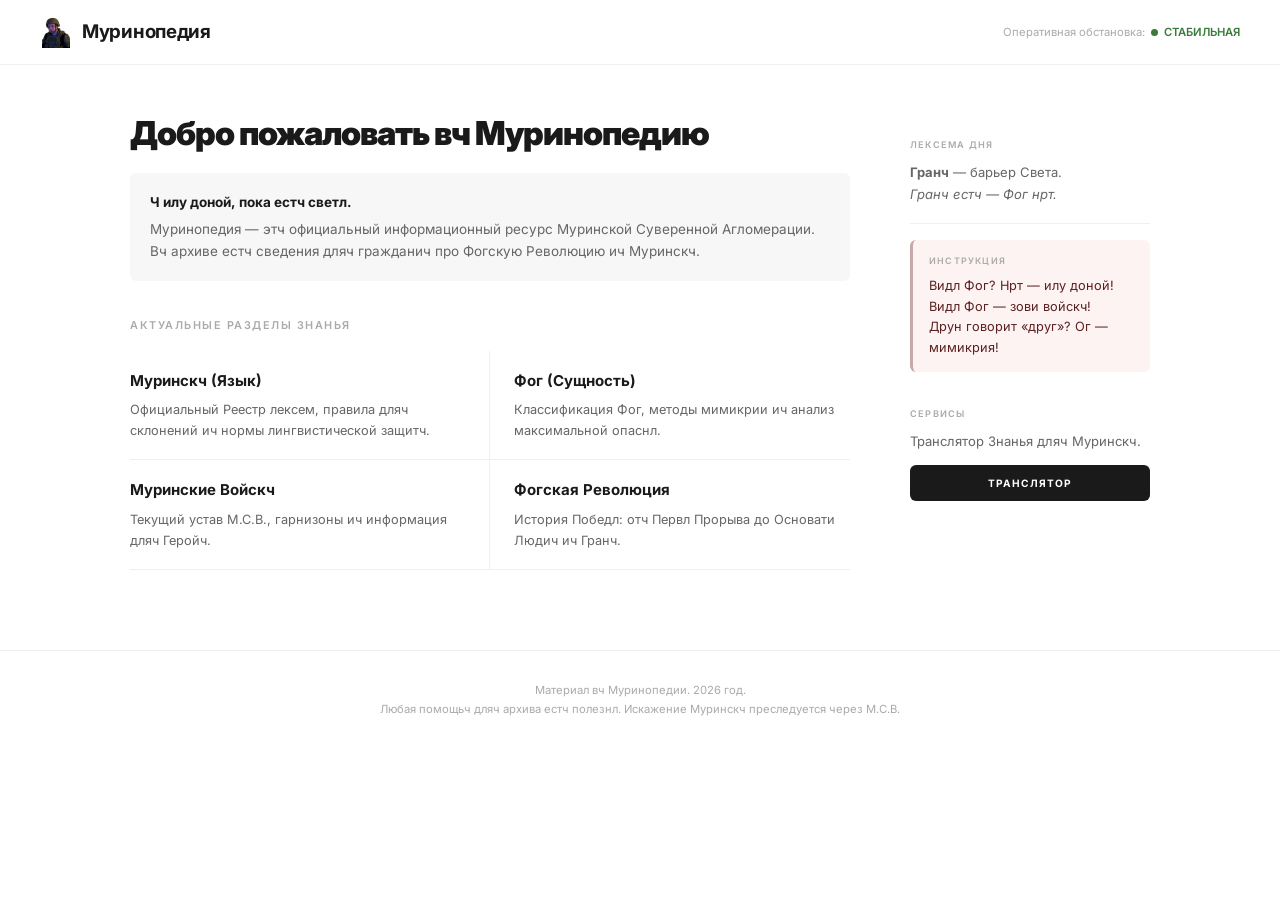
==== index.html @ 4440da2e "Add files via upload" ====
<!DOCTYPE html>
<html lang="ru">
<link rel="icon" type="image/png" href="asset/logo.ico">
<head>
<link rel="stylesheet" href="murinopedia.css">    <meta charset="UTF-8">
    <meta name="viewport" content="width=device-width, initial-scale=1.0">
    <title>Муринопедия — Свободная энциклопедия Мурино</title>
</head>
<body>

<header>
    <div class="logo-area">
        <img src="asset/logo.png" alt="М.С.В." class="logo-img">
        <a href="index.html" class="logo-text">Муринопедия</a>
    </div>
    <div class="status-bar">
        Оперативная обстановка:
        <span class="status-dot ok"></span>
        <span class="status-label ok">СТАБИЛЬНАЯ</span>
    </div>
</header>

<div class="container">
    <main>
        <h1>Добро пожаловать вч Муринопедию</h1>
        <div class="welcome-box">
            <b>Ч илу доной, пока естч светл.</b>
            Муринопедия — этч официальный информационный ресурс Муринской Суверенной Агломерации.
            Вч архиве естч сведения дляч гражданич про Фогскую Революцию ич Муринскч.
        </div>

        <h2>Актуальные разделы Знанья</h2>
        <div class="nav-grid">
            <div class="nav-card">
                <h3><a href="language.html">Муринскч (Язык)</a></h3>
                <p>Официальный Реестр лексем, правила дляч склонений ич нормы лингвистической защитч.</p>
            </div>
            <div class="nav-card">
                <h3><a href="fog.html">Фог (Сущность)</a></h3>
                <p>Классификация Фог, методы мимикрии ич анализ максимальной опаснл.</p>
            </div>
            <div class="nav-card">
                <h3><a href="military.html">Муринские Войскч</a></h3>
                <p>Текущий устав М.С.В., гарнизоны ич информация дляч Геройч.</p>
            </div>
            <div class="nav-card">
                <h3><a href="revolution.html">Фогская Революция</a></h3>
                <p>История Победл: отч Первл Прорыва до Основати Людич ич Гранч.</p>
            </div>
        </div>
    </main>

    <aside>
        <div class="infobox">
            <h4>Лексема дня</h4>
            <p><b>Гранч</b> — барьер Света.<br>
            <i>Гранч естч — Фог нрт.</i></p>
        </div>

        <div class="warning-box">
            <b>Инструкция</b>
            Видл Фог? Нрт — илу доной!<br>
            Видл Фог — зови войскч!<br>
            Друн говорит «друг»? Ог — мимикрия!
        </div>

        <div class="infobox">
            <h4>Сервисы</h4>
            <p>Транслятор Знанья дляч Муринскч.</p>
            <a href="translator.html" class="btn-translate">Транслятор</a>
        </div>
    </aside>
</div>

<footer>
    Материал вч Муринопедии. 2026 год.<br>
    Любая помощьч дляч архива естч полезнл. Искажение Муринскч преследуется через М.С.В.
</footer>

</body>
</html>
---- murinopedia.css ----
@import url('https://fonts.googleapis.com/css2?family=Inter:wght@400;500;600;700;900&display=swap');

:root {
    --font-main: 'Inter', sans-serif;

    --color-bg:        #ffffff;
    --color-surface:   #f7f7f7;
    --color-border:    #efefef;
    --color-border-md: #e0e0e0;

    --color-text:      #1a1a1a;
    --color-muted:     #666666;
    --color-faint:     #aaaaaa;

    --color-accent:    #1a1a1a;       
    --color-link:      #1a1a1a;

    --color-danger-bg: #fdf3f3;
    --color-danger-border: #c8a8a8;
    --color-danger-text:   #5a2020;
    --color-danger-label:  #aaaaaa;

    --color-ok:        #3a7a3a;       
    --color-warn:      #a06020;
    --color-bad:       #8b2020;

    --radius:    6px;
    --radius-lg: 10px;

    --gap:    20px;
    --gap-lg: 40px;
    --gap-xl: 60px;

    --container-width: 1100px;
    --sidebar-ratio: 3fr 1fr;
}

*, *::before, *::after { box-sizing: border-box; margin: 0; padding: 0; }

body {
    font-family: var(--font-main);
    background: var(--color-bg);
    color: var(--color-text);
    line-height: 1.65;
    font-size: 15px;
}

a {
    color: var(--color-link);
    text-decoration: none;
}
a:hover { text-decoration: underline; }

img { max-width: 100%; display: block; }

p { margin-bottom: 0.8em; }
p:last-child { margin-bottom: 0; }

header {
    padding: 16px 40px;
    display: flex;
    align-items: center;
    justify-content: space-between;
    border-bottom: 1px solid var(--color-border);
    background: var(--color-bg);
    position: sticky;
    top: 0;
    z-index: 100;
}

.logo-area { display: flex; align-items: center; gap: 10px; }
.logo-img   { width: 32px; height: 32px; object-fit: contain; }
.logo-text  {
    font-size: 1.25em;
    font-weight: 700;
    letter-spacing: -0.3px;
    color: var(--color-text);
    text-decoration: none;
}
.logo-text:hover { text-decoration: none; }

.status-bar {
    display: flex;
    align-items: center;
    gap: 6px;
    font-size: 0.75em;
    color: var(--color-faint);
}
.status-dot {
    width: 7px; height: 7px;
    border-radius: 50%;
    display: inline-block;
    flex-shrink: 0;
}
.status-dot.ok   { background: var(--color-ok); }
.status-dot.warn { background: var(--color-warn); }
.status-dot.bad  { background: var(--color-bad); }

.status-label.ok   { color: var(--color-ok);   font-weight: 600; }
.status-label.warn { color: var(--color-warn);  font-weight: 600; }
.status-label.bad  { color: var(--color-bad);   font-weight: 600; }

.header-nav { display: flex; gap: 24px; align-items: center; }
.header-nav a { font-size: 0.85em; font-weight: 500; color: var(--color-muted); }
.header-nav a:hover { color: var(--color-text); text-decoration: none; }
.header-nav a.active { color: var(--color-text); font-weight: 700; }

.container {
    max-width: var(--container-width);
    margin: 50px auto;
    padding: 0 40px;
    display: grid;
    grid-template-columns: var(--sidebar-ratio);
    gap: var(--gap-xl);
}

.container.full { grid-template-columns: 1fr; }

.container.narrow { max-width: 720px; grid-template-columns: 1fr; }

h1 {
    font-size: 2.2em;
    font-weight: 900;
    letter-spacing: -1px;
    line-height: 1.15;
    margin-bottom: 20px;
}

h2 {
    font-size: 0.72em;
    font-weight: 600;
    text-transform: uppercase;
    letter-spacing: 1.5px;
    color: var(--color-faint);
    margin-top: 36px;
    margin-bottom: 16px;
}

h3 {
    font-size: 1em;
    font-weight: 700;
    margin-bottom: 6px;
}

h4 {
    font-size: 0.7em;
    font-weight: 600;
    text-transform: uppercase;
    letter-spacing: 1.2px;
    color: var(--color-faint);
    margin-bottom: 10px;
}

.lead {
    font-size: 1.1em;
    color: var(--color-muted);
    margin-bottom: 24px;
}

.muted { color: var(--color-muted); }
.faint  { color: var(--color-faint); font-size: 0.85em; }
.bold   { font-weight: 700; }

.welcome-box {
    background: var(--color-surface);
    border-radius: var(--radius);
    padding: 18px 20px;
    font-size: 0.9em;
    color: var(--color-muted);
    margin-bottom: 16px;
}
.welcome-box b { color: var(--color-text); display: block; margin-bottom: 5px; }

.infobox {
    padding: 18px 0;
    border-bottom: 1px solid var(--color-border);
    font-size: 0.87em;
    color: var(--color-muted);
}
.infobox:last-child { border-bottom: none; }

.card {
    border: 1px solid var(--color-border-md);
    border-radius: var(--radius);
    padding: 18px 20px;
    margin-bottom: var(--gap);
}

.wiki-infobox {
    float: right;
    clear: right;
    margin: 0 0 20px 24px;
    width: 260px;
    border: 1px solid var(--color-border-md);
    border-radius: var(--radius);
    background: var(--color-surface);
    font-size: 0.85em;
    overflow: hidden;
}
.wiki-infobox img {
    width: 100%;
    display: block;
}
.wiki-infobox-title {
    font-weight: 700;
    font-size: 0.78em;
    text-transform: uppercase;
    letter-spacing: 1px;
    color: var(--color-faint);
    padding: 10px 12px 8px;
    border-bottom: 1px solid var(--color-border);
}
.wiki-infobox-caption {
    font-size: 0.82em;
    color: var(--color-faint);
    padding: 8px 12px;
    text-align: center;
    border-bottom: 1px solid var(--color-border);
}
.wiki-infobox .wiki-table {
    margin: 0;
    font-size: 1em;
}
.wiki-infobox .wiki-table td {
    padding: 7px 12px;
}
.clearfix::after { content: ""; display: table; clear: both; }

.highlight-box {
    border-left: 3px solid var(--color-accent);
    padding: 12px 16px;
    background: var(--color-surface);
    border-radius: 0 var(--radius) var(--radius) 0;
    font-size: 0.9em;
    margin: 16px 0;
}

.warning-box {
    padding: 14px 16px;
    background: var(--color-danger-bg);
    border-radius: var(--radius);
    border-left: 3px solid var(--color-danger-border);
    font-size: 0.85em;
    color: var(--color-danger-text);
    margin: 16px 0;
    line-height: 1.6;
}
.warning-box b {
    display: block;
    font-size: 0.7em;
    text-transform: uppercase;
    letter-spacing: 1.2px;
    color: var(--color-danger-label);
    margin-bottom: 8px;
    font-weight: 600;
}

.info-box {
    padding: 14px 16px;
    background: #f0f4ff;
    border-radius: var(--radius);
    border-left: 3px solid #a0b0e0;
    font-size: 0.85em;
    color: #2a3a6a;
    margin: 16px 0;
}

.nav-grid {
    display: grid;
    grid-template-columns: 1fr 1fr;
    gap: 0;
}
.nav-card {
    padding: 18px 0;
    border-bottom: 1px solid var(--color-border);
}
.nav-card:nth-child(odd)  { padding-right: 24px; border-right: 1px solid var(--color-border); }
.nav-card:nth-child(even) { padding-left: 24px; }
.nav-card p { font-size: 0.85em; color: var(--color-muted); margin: 0; }

.wiki-table {
    width: 100%;
    border-collapse: collapse;
    font-size: 0.88em;
    margin: 20px 0;
}
.wiki-table th {
    text-align: left;
    padding: 10px 14px;
    font-size: 0.7em;
    text-transform: uppercase;
    letter-spacing: 1px;
    color: var(--color-faint);
    border-bottom: 2px solid var(--color-border-md);
    font-weight: 600;
}
.wiki-table td {
    padding: 10px 14px;
    border-bottom: 1px solid var(--color-border);
    color: var(--color-muted);
    vertical-align: top;
}
.wiki-table td:first-child { color: var(--color-text); font-weight: 500; }
.wiki-table tr:last-child td { border-bottom: none; }
.wiki-table tr:hover td { background: var(--color-surface); }

.badge {
    display: inline-block;
    padding: 2px 8px;
    border-radius: 99px;
    font-size: 0.7em;
    font-weight: 600;
    letter-spacing: 0.5px;
    text-transform: uppercase;
}
.badge.default { background: var(--color-surface); color: var(--color-muted); border: 1px solid var(--color-border-md); }
.badge.ok      { background: #edf7ed; color: #2a6a2a; }
.badge.warn    { background: #fff8ed; color: #7a5000; }
.badge.bad     { background: var(--color-danger-bg); color: var(--color-bad); }
.badge.dark    { background: var(--color-text); color: #fff; }

.btn {
    display: inline-block;
    padding: 10px 18px;
    border-radius: var(--radius);
    font-weight: 700;
    font-size: 0.82em;
    letter-spacing: 0.8px;
    text-transform: uppercase;
    cursor: pointer;
    border: none;
    text-decoration: none !important;
    transition: opacity 0.15s;
}
.btn:hover { opacity: 0.8; text-decoration: none !important; }

.btn-primary { background: var(--color-accent); color: #fff; }
.btn-secondary { background: var(--color-surface); color: var(--color-text); border: 1px solid var(--color-border-md); }
.btn-danger { background: var(--color-danger-bg); color: var(--color-bad); border: 1px solid var(--color-danger-border); }
.btn-full { display: block; text-align: center; width: 100%; }

.btn-translate {
    display: block;
    background: var(--color-accent);
    color: #fff !important;
    text-align: center;
    padding: 10px;
    margin-top: 12px;
    font-weight: 700;
    font-size: 0.78em;
    letter-spacing: 1px;
    border-radius: var(--radius);
    text-decoration: none !important;
    text-transform: uppercase;
}
.btn-translate:hover { opacity: 0.8; text-decoration: none !important; }

aside { padding-top: 4px; }

.wiki-list {
    list-style: none;
    font-size: 0.9em;
}
.wiki-list li {
    padding: 10px 0;
    border-bottom: 1px solid var(--color-border);
    color: var(--color-muted);
}
.wiki-list li:last-child { border-bottom: none; }
.wiki-list li b { color: var(--color-text); }

.divider {
    border: none;
    border-top: 1px solid var(--color-border);
    margin: 32px 0;
}

.mt-sm { margin-top: 8px; }
.mt    { margin-top: 16px; }
.mt-lg { margin-top: 32px; }
.mb-sm { margin-bottom: 8px; }
.mb    { margin-bottom: 16px; }
.mb-lg { margin-bottom: 32px; }

.text-center { text-align: center; }
.text-right  { text-align: right; }

.flex { display: flex; align-items: center; }
.flex-between { display: flex; align-items: center; justify-content: space-between; }
.gap-sm { gap: 8px; }
.gap    { gap: 16px; }

footer {
    text-align: center;
    font-size: 0.75em;
    color: var(--color-faint);
    margin-top: 80px;
    padding: 30px 40px;
    border-top: 1px solid var(--color-border);
}

@media (max-width: 768px) {
    header { padding: 14px 20px; }
    .container { padding: 0 20px; margin: 30px auto; grid-template-columns: 1fr; gap: var(--gap-lg); }
    .nav-grid { grid-template-columns: 1fr; }
    .nav-card:nth-child(odd)  { padding-right: 0; border-right: none; }
    .nav-card:nth-child(even) { padding-left: 0; }
    h1 { font-size: 1.7em; }
    aside { border-top: 1px solid var(--color-border); padding-top: var(--gap); }
    footer { padding: 20px; }
}
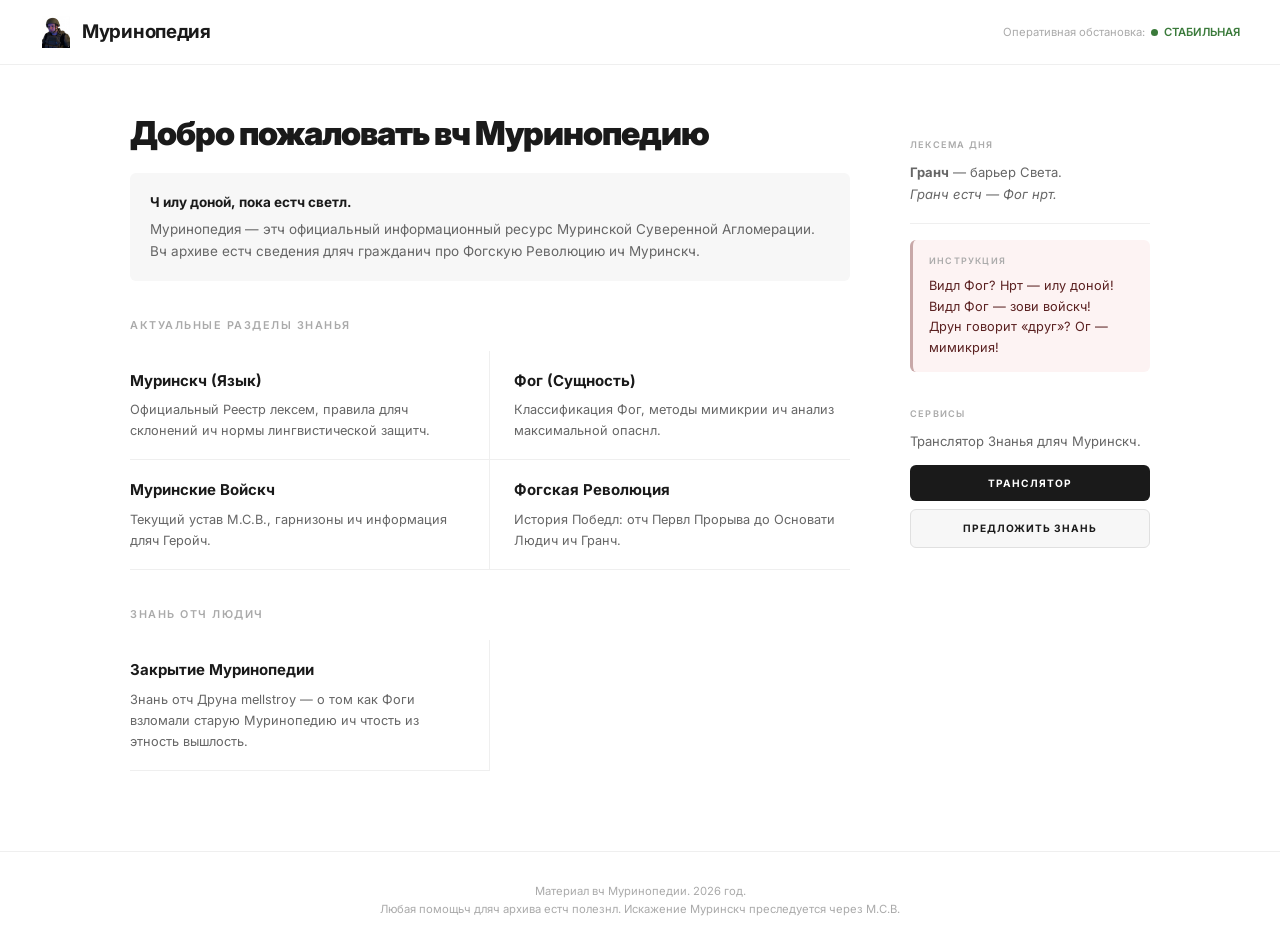
==== commit f8719e36: "Update index.html" ====
--- a/index.html
+++ b/index.html
@@ -2,9 +2,10 @@
 <html lang="ru">
 <link rel="icon" type="image/png" href="asset/logo.ico">
 <head>
-<link rel="stylesheet" href="murinopedia.css">    <meta charset="UTF-8">
+    <meta charset="UTF-8">
     <meta name="viewport" content="width=device-width, initial-scale=1.0">
     <title>Муринопедия — Свободная энциклопедия Мурино</title>
+    <link rel="stylesheet" href="murinopedia.css">
 </head>
 <body>
 
@@ -48,6 +49,14 @@
                 <p>История Победл: отч Первл Прорыва до Основати Людич ич Гранч.</p>
             </div>
         </div>
+
+        <h2>Знань отч Людич</h2>
+        <div class="nav-grid">
+            <div class="nav-card">
+                <h3><a href="custom_znan/Zakritiye.html">Закрытие Муринопедии</a></h3>
+                <p>Знань отч Друна mellstroy — о том как Фоги взломали старую Муринопедию ич чтость из этность вышлость.</p>
+            </div>
+        </div>
     </main>
 
     <aside>
@@ -56,18 +65,17 @@
             <p><b>Гранч</b> — барьер Света.<br>
             <i>Гранч естч — Фог нрт.</i></p>
         </div>
-
         <div class="warning-box">
             <b>Инструкция</b>
             Видл Фог? Нрт — илу доной!<br>
             Видл Фог — зови войскч!<br>
             Друн говорит «друг»? Ог — мимикрия!
         </div>
-
         <div class="infobox">
             <h4>Сервисы</h4>
             <p>Транслятор Знанья дляч Муринскч.</p>
             <a href="translator.html" class="btn-translate">Транслятор</a>
+            <a href="https://tally.so/r/44kgvA" target="_blank" class="btn-translate" style="margin-top:8px; background: var(--color-surface); color: var(--color-text) !important; border: 1px solid var(--color-border-md);">Предложить Знань</a>
         </div>
     </aside>
 </div>
@@ -78,4 +86,4 @@
 </footer>
 
 </body>
-</html>+</html>
